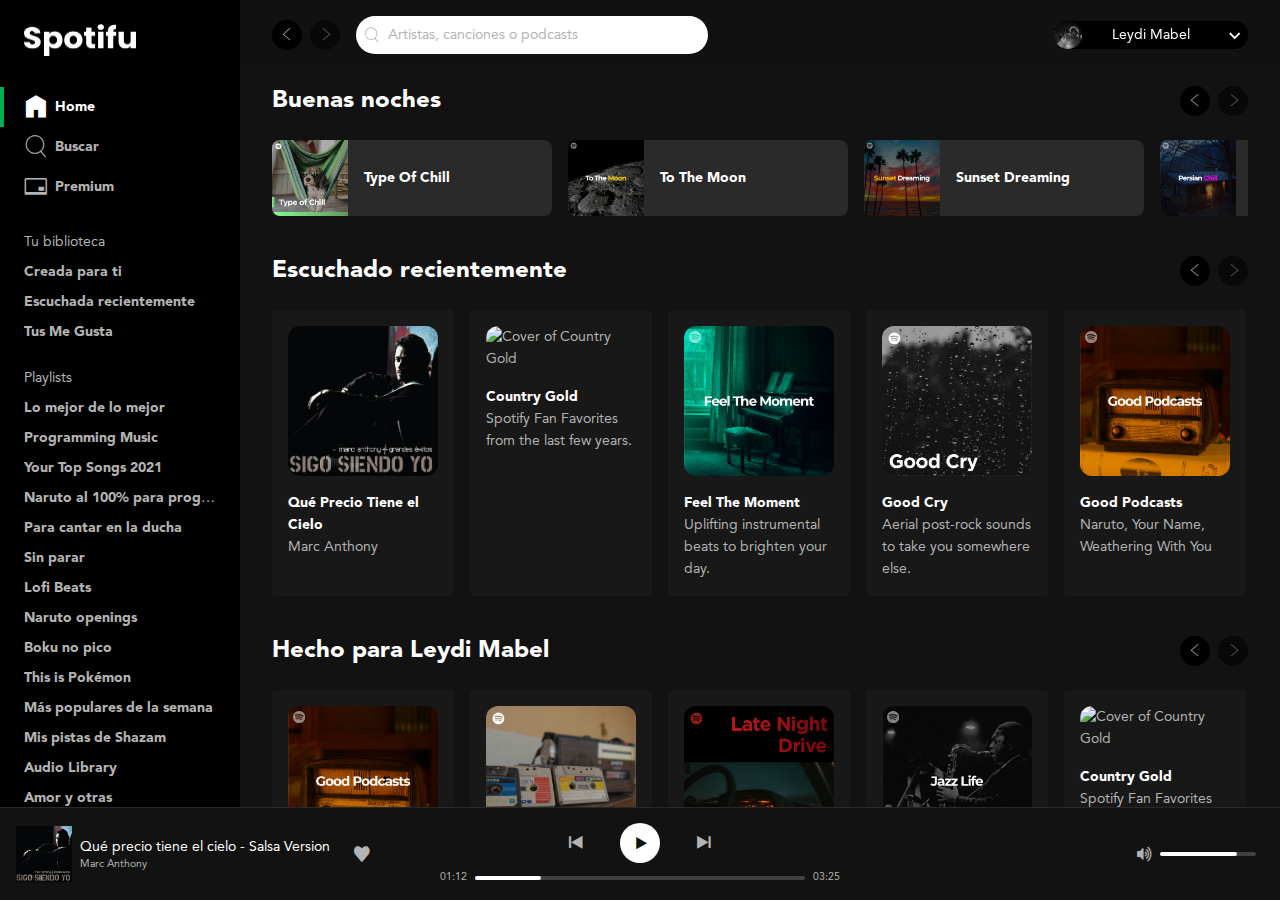
==== index.html @ ab9204c2 "Add structure to a playlist" ====
<!DOCTYPE html>
<html lang="es">
<head>
    <meta charset="UTF-8">
    <meta http-equiv="X-UA-Compatible" content="IE=edge">
    <meta name="viewport" content="width=device-width, initial-scale=1.0">
    <link rel="stylesheet" href="./styles/style.css">
    <title>Spotifu</title>
    <!-- Favicon -->
    <link rel="apple-touch-icon" sizes="57x57" href="./assets/favicon/apple-icon-57x57.png">
    <link rel="apple-touch-icon" sizes="60x60" href="./assets/favicon/apple-icon-60x60.png">
    <link rel="apple-touch-icon" sizes="72x72" href="./assets/favicon/apple-icon-72x72.png">
    <link rel="apple-touch-icon" sizes="76x76" href="./assets/favicon/apple-icon-76x76.png">
    <link rel="apple-touch-icon" sizes="114x114" href="./assets/favicon/apple-icon-114x114.png">
    <link rel="apple-touch-icon" sizes="120x120" href="./assets/favicon/apple-icon-120x120.png">
    <link rel="apple-touch-icon" sizes="144x144" href="./assets/favicon/apple-icon-144x144.png">
    <link rel="apple-touch-icon" sizes="152x152" href="./assets/favicon/apple-icon-152x152.png">
    <link rel="apple-touch-icon" sizes="180x180" href="./assets/favicon/apple-icon-180x180.png">
    <link rel="icon" type="image/png" sizes="192x192"  href="./assets/favicon/android-icon-192x192.png">
    <link rel="icon" type="image/png" sizes="32x32" href="./assets/favicon/favicon-32x32.png">
    <link rel="icon" type="image/png" sizes="96x96" href="./assets/favicon/favicon-96x96.png">
    <link rel="icon" type="image/png" sizes="16x16" href="./assets/favicon/favicon-16x16.png">
    <link rel="manifest" href="./assets/favicon/manifest.json">
    <meta name="msapplication-TileColor" content="#ffffff">
    <meta name="msapplication-TileImage" content="./assets/favicon/ms-icon-144x144.png">
    <meta name="theme-color" content="#ffffff">
</head>
<body class="body">
    <div class="layout">
        <div class="layout-block">
            <div class="layout-sidebar">
                <div class="sidebar">
                    <header class="logo"> 
                        <a href="/" aria-current="page">
                            <img class="logo-image" src="./assets/images/spotifu-logo.png" width="112px" height="32px" alt="Spotifu logo">
                        </a>
                    </header>
                    <!-- 
                        Alternative form:
                        <div class="logo" role="banner"></div> 
                    -->
                    <nav class="menu" aria-label="principal-navigation">
                        <ul class="menu-list">
                            <li class="menuItem is-active">
                                <a href="#" class="link" aria-current="page">
                                    <i class="icon-home" aria-hidden="true"></i> 
                                    <span>Home</span>
                                </a>
                            </li>
                            <li class="menuItem">
                                <a href="#" class="link">
                                    <i class="icon-search" aria-hidden="true"></i> 
                                    <span>Buscar</span>
                                </a>
                            </li>
                            <li class="menuItem">
                                <a href="#" class="link">
                                    <i class="icon-credit-card" aria-hidden="true"></i> 
                                    <span>Premium</span>
                                </a>
                            </li>
                        </ul>
                    </nav>
                    <nav class="list" aria-labelledby="library-navigation">
                        <h2 class="list-title" id="library-navigation">Tu biblioteca</h2>
                        <ul class="list-content">
                            <li class="list-item">
                                <span class="ellipsis">
                                    <a class="link" href="#">Creada para ti</a>
                                </span>
                            </li>
                            <li class="list-item">
                                <span class="ellipsis">
                                    <a class="link" href="#">Escuchada recientemente</a>
                                </span>
                            </li>
                            <li class="list-item">
                                <span class="ellipsis">
                                    <a class="link" href="#">Tus Me Gusta</a>
                                </span>
                            </li>
                        </ul>
                    </nav>
                    <nav class="list" aria-labelledby="playlist-navigation">
                        <h2 class="list-title" id="playlist-navigation">Playlists</h2>
                        <ul class="list-content">
                            <li class="list-item">
                                <span class="ellipsis">
                                    <a class="link" href="#">Lo mejor de lo mejor</a>
                                </span>
                            </li>
                            <li class="list-item">
                                <span class="ellipsis">
                                    <a class="link" href="#">Programming Music</a>
                                </span>
                            </li>
                            <li class="list-item">
                                <span class="ellipsis">
                                    <a class="link" href="#">Your Top Songs 2021</a>
                                </span>
                            </li>
                            <li class="list-item">
                                <span class="ellipsis">
                                    <a class="link" href="#">Naruto al 100% para programar</a>
                                </span>
                            </li>
                            <li class="list-item">
                                <span class="ellipsis">
                                    <a class="link" href="#">Para cantar en la ducha</a>
                                </span>
                            </li>
                            <li class="list-item">
                                <span class="ellipsis">
                                    <a class="link" href="#">Sin parar</a>
                                </span>
                            </li>
                            <li class="list-item">
                                <span class="ellipsis">
                                    <a class="link" href="#">Lofi Beats</a>
                                </span>
                            </li>
                            <li class="list-item">
                                <span class="ellipsis">
                                    <a class="link" href="#">Naruto openings</a>
                                </span>
                            </li>
                            <li class="list-item">
                                <span class="ellipsis">
                                    <a class="link" href="#">Boku no pico</a>
                                </span>
                            </li>
                            <li class="list-item">
                                <span class="ellipsis">
                                    <a class="link" href="#">This is Pokémon</a>
                                </span>
                            </li>
                            <li class="list-item">
                                <span class="ellipsis">
                                    <a class="link" href="#">Más populares de la semana</a>
                                </span>
                            </li>
                            <li class="list-item">
                                <span class="ellipsis">
                                    <a class="link" href="#">Mis pistas de Shazam</a>
                                </span>
                            </li>
                            <li class="list-item">
                                <span class="ellipsis">
                                    <a class="link" href="#">Audio Library</a>
                                </span>
                            </li>
                            <li class="list-item">
                                <span class="ellipsis">
                                    <a class="link" href="#">Amor y otras</a>
                                </span>
                            </li>
                            <li class="list-item">
                                <span class="ellipsis">
                                    <a class="link" href="#">Latin</a>
                                </span>
                            </li>
                            <li class="list-item">
                                <span class="ellipsis">
                                    <a class="link" href="#">Pokémon</a>
                                </span>
                            </li>
                            <li class="list-item">
                                <span class="ellipsis">
                                    <a class="link" href="#">Para cantar</a>
                                </span>
                            </li>
                            <li class="list-item">
                                <span class="ellipsis">
                                    <a class="link" href="#">Yui</a>
                                </span>
                            </li>
                        </ul>
                    </nav>
                </div>
            </div>
            <div class="layout-main">
                <div class="page">
                    <div class="sticky">
                        <div class="page-block">
                            <header class="header" aria-label="Top bar and user menu">
                                <div class="searching-container">
                                    <div class="navigation">
                                        <button class="navigation-prev" aria-label="Back" title="Back">
                                            <i class="icon-arrow-left" aria-hidden="true"></i>
                                        </button>
                                        <button class="navigation-next" disabled aria-label="Next" title="Next">
                                            <i class="icon-arrow-right" aria-hidden="true"></i>
                                        </button>
                                    </div>
                                    <form action="" class="search"  role="search" aria-label="Search by artists, songs or podcasts">
                                        <i class="icon-search" aria-hidden="true"></i>
                                        <input type="search" name="" id="" placeholder="Artistas, canciones o podcasts">
                                    </form>
                                </div>
                                <div class="user">
                                    <div class="user-profile">
                                        <img src="./assets/images/user/leydi-mabel.jpg" width="28" height="28" alt="User profile image">
                                    </div>
                                    <div class="user-detail">
                                        <span class="ellipsis">
                                            <h3 class="user-username">Leydi Mabel</h3>
                                        </span>
                                    </div>
                                    <button class="dropdown-toggle" aria-label="Dropdown Toogle" title="Dropdown Toogle">
                                        <i class="icon-vector" aria-hidden="true"></i>
                                    </button>
                                </div>
                            </header>
                        </div>
                    </div>
                    <main class="page-block">
                        <section class="playlistList" aria-labelledby="region-1">
                            <div class="playlistList-top">
                                <div class="playlistList-heading">
                                    <h2 class="playlistList-title" id="region-1">Buenas noches</h2>
                                </div>
                                <div class="navigation">
                                    <button class="navigation-prev" aria-label="Back" title="Back">
                                        <i class="icon-arrow-left" aria-hidden="true"></i>
                                    </button>
                                    <button class="navigation-next" disabled aria-label="Next" title="Next">
                                        <i class="icon-arrow-right" aria-hidden="true"></i>
                                    </button>
                                </div>
                            </div>
                            <div class="playlistList-container">
                                <div class="playlistB">
                                    <div class="playlistB-cover">
                                        <img src="./assets/images/playlist-cover/type-of-chill.png"  width="76" height="76" alt="Cover of Type of Chill">
                                    </div>
                                    <div class="playlistB-detail">
                                        <a href="#" class="playlistB-artist">Type Of Chill</a>
                                        <button class="buttonIcon is-primary" aria-label="Play" title="Play">
                                            <i class="icon-play" aria-hidden="true"></i>
                                        </button>
                                    </div>                
                                </div>
                    
                                <div class="playlistB">
                                    <div class="playlistB-cover">
                                        <img src="./assets/images/playlist-cover/to-the-moon.png"  width="76" height="76" alt="Cover of To The Moon">
                                    </div>
                                    <div class="playlistB-detail">
                                        <a href="#" class="playlistB-artist">To The Moon</a>
                                        <button class="buttonIcon is-primary" aria-label="Play" title="Play">
                                            <i class="icon-play" aria-hidden="true"></i>
                                        </button>
                                    </div>                
                                </div>
                    
                                <div class="playlistB">
                                    <div class="playlistB-cover">
                                        <img src="./assets/images/playlist-cover/sunset-dreaming.png"  width="76" height="76" alt="Cover of Sunset Dreaming">
                                    </div>
                                    <div class="playlistB-detail">
                                        <a href="#" class="playlistB-artist">Sunset Dreaming</a>
                                        <button class="buttonIcon is-primary" aria-label="Play" title="Play">
                                            <i class="icon-play" aria-hidden="true"></i>
                                        </button>
                                    </div>                
                                </div>
                    
                                <div class="playlistB">
                                    <div class="playlistB-cover">
                                        <img src="./assets/images/playlist-cover/persian-chill.png"  width="76" height="76" alt="Cover of Persian Chill">
                                    </div>
                                    <div class="playlistB-detail">
                                        <a href="#" class="playlistB-artist">Persian Chill</a>
                                        <button class="buttonIcon is-primary" aria-label="Play" title="Play">
                                            <i class="icon-play" aria-hidden="true"></i>
                                        </button>
                                    </div>                
                                </div>
                    
                                <div class="playlistB">
                                    <div class="playlistB-cover">
                                        <img src="./assets/images/playlist-cover/old-school-love.png"  width="76" height="76" alt="Cover of Old School Love">
                                    </div>
                                    <div class="playlistB-detail">
                                        <a href="#" class="playlistB-artist">Old School Love</a>
                                        <button class="buttonIcon is-primary" aria-label="Play" title="Play">
                                            <i class="icon-play" aria-hidden="true"></i>
                                        </button>
                                    </div>                
                                </div>
                    
                                <div class="playlistB">
                                    <div class="playlistB-cover">
                                        <img src="./assets/images/playlist-cover/country-gold.png"  width="76" height="76" alt="Cover of Country Gold">
                                    </div>
                                    <div class="playlistB-detail">
                                        <a href="#" class="playlistB-artist">Country Gold</a>
                                        <button class="buttonIcon is-primary" aria-label="Play" title="Play">
                                            <i class="icon-play" aria-hidden="true"></i>
                                        </button>
                                    </div>                
                                </div>
                    
                                <div class="playlistB">
                                    <div class="playlistB-cover">
                                        <img src="./assets/images/playlist-cover/good-cry.png"  width="76" height="76" alt="Cover of Good Cry">
                                    </div>
                                    <div class="playlistB-detail">
                                        <a href="#" class="playlistB-artist">Good Cry</a>
                                        <button class="buttonIcon is-primary" aria-label="Play" title="Play">
                                            <i class="icon-play" aria-hidden="true"></i>
                                        </button>
                                    </div>                
                                </div>
                    
                                <div class="playlistB">
                                    <div class="playlistB-cover">
                                        <img src="./assets/images/playlist-cover/feel-the-moment.png"  width="76" height="76" alt="Cover of Feel The Moment">
                                    </div>
                                    <div class="playlistB-detail">
                                        <a href="#" class="playlistB-artist">Feel The Moment</a>
                                        <button class="buttonIcon is-primary" aria-label="Play" title="Play">
                                            <i class="icon-play" aria-hidden="true"></i>
                                        </button>
                                    </div>                
                                </div>
                            </div>       
                        </section>
                        <section class="playlistList" aria-labelledby="region-2">
                            <div class="playlistList-top">
                                <div class="playlistList-heading">
                                    <h2 class="playlistList-title" id="region-2">Escuchado recientemente</h2>
                                </div>
                                <div class="navigation">
                                    <button class="navigation-prev" aria-label="Back" title="Back">
                                        <i class="icon-arrow-left" aria-hidden="true"></i>
                                    </button>
                                    <button class="navigation-next" disabled aria-label="Next" title="Next">
                                        <i class="icon-arrow-right" aria-hidden="true"></i>
                                    </button>
                                </div>
                            </div>
                            <div class="playlistList-container">
                                <div class="playlistA">
                                    <div class="playlistA-cover">
                                        <img src="./assets/images/playlist-cover/sin-otro-sentido.jpg"  width="150" height="150" alt="Cover of Que Precio Tiene el Cielo by Marc Anthony">
                                        <button class="buttonIcon is-primary" aria-label="Play" title="Play">
                                            <i class="icon-play" aria-hidden="true"></i>
                                        </button>
                                    </div>
                                    <div class="playlistA-detail">
                                        <a href="#" class="playlistA-title">Qué Precio Tiene el Cielo</a>
                                        <a href="#" class="playlistA-artist">Marc Anthony</a>
                                    </div>
                                </div>

                                <div class="playlistA">
                                    <div class="playlistA-cover">
                                        <img src="./assets/images/playlist-cover/country-gold.png"  width="150" height="150" alt="Cover of Country Gold">
                                        <button class="buttonIcon is-primary" aria-label="Play" title="Play">
                                            <i class="icon-play" aria-hidden="true"></i>
                                        </button>
                                    </div>
                                    <div class="playlistA-detail">
                                        <a href="#" class="playlistA-title">Country Gold</a>
                                        <a href="#" class="playlistA-artist">Spotify Fan Favorites from the last few years.</a>
                                    </div>
                                </div>
                                
                                <div class="playlistA">
                                    <div class="playlistA-cover">
                                        <img src="./assets/images/playlist-cover/feel-the-moment.png"  width="150" height="150" alt="Cover of Feel The Moment">
                                        <button class="buttonIcon is-primary" aria-label="Play" title="Play">
                                            <i class="icon-play" aria-hidden="true"></i>
                                        </button>
                                    </div>
                                    <div class="playlistA-detail">
                                        <a href="#" class="playlistA-title">Feel The Moment</a>
                                        <a href="#" class="playlistA-artist">Uplifting instrumental beats to brighten your day.</a>
                                    </div>
                                </div>
                        
                                <div class="playlistA">
                                    <div class="playlistA-cover">
                                        <img src="./assets/images/playlist-cover/good-cry.png"  width="150" height="150" alt="Cover of Good Cry">
                                        <button class="buttonIcon is-primary" aria-label="Play" title="Play">
                                            <i class="icon-play" aria-hidden="true"></i>
                                        </button>
                                    </div>
                                    <div class="playlistA-detail">
                                        <a href="#" class="playlistA-title">Good Cry</a>
                                        <a href="#" class="playlistA-artist">Aerial post-rock sounds to take you somewhere else.</a>
                                    </div>
                                </div>
                        
                                <div class="playlistA">
                                    <div class="playlistA-cover">
                                        <img src="./assets/images/playlist-cover/good-podcasts.png"  width="150" height="150" alt="Cover of Good Podcasts">
                                        <button class="buttonIcon is-primary" aria-label="Play" title="Play">
                                            <i class="icon-play" aria-hidden="true"></i>
                                        </button>
                                    </div>
                                    <div class="playlistA-detail">
                                        <a href="#" class="playlistA-title">Good Podcasts</a>
                                        <a href="#" class="playlistA-artist">Naruto, Your Name, Weathering With You</a>
                                    </div>
                                </div>
                        
                                <div class="playlistA">
                                    <div class="playlistA-cover">
                                        <img src="./assets/images/playlist-cover/happy-songs.png"  width="150" height="150" alt="Cover of Happy Songs">
                                        <button class="buttonIcon is-primary" aria-label="Play" title="Play">
                                            <i class="icon-play" aria-hidden="true"></i>
                                        </button>
                                    </div>
                                    <div class="playlistA-detail">
                                        <a href="#" class="playlistA-title">Happy Songs</a>
                                        <a href="#" class="playlistA-artist">Happy Songs—Mood Booster—Happiness</a>
                                    </div>
                                </div>
                        
                                <div class="playlistA">
                                    <div class="playlistA-cover">
                                        <img src="./assets/images/playlist-cover/jazz-life.png"  width="150" height="150" alt="Cover of Jazz Life">
                                        <button class="buttonIcon is-primary" aria-label="Play" title="Play">
                                            <i class="icon-play" aria-hidden="true"></i>
                                        </button>
                                    </div>
                                    <div class="playlistA-detail">
                                        <a href="#" class="playlistA-title">Jazz Life</a>
                                        <a href="#" class="playlistA-artist">Join Jazz instrumental playlist and enjoy your coffee and life.</a>
                                    </div>
                                </div>
                                <div class="playlistA">
                                    <div class="playlistA-cover">
                                        <img src="./assets/images/playlist-cover/old-school-love.png"  width="150" height="150" alt="Cover of Old School Love">
                                        <button class="buttonIcon is-primary" aria-label="Play" title="Play">
                                            <i class="icon-play" aria-hidden="true"></i>
                                        </button>
                                    </div>
                                    <div class="playlistA-detail">
                                        <a href="#" class="playlistA-title">Old School Love</a>
                                        <a href="#" class="playlistA-artist">It's just us—and this awesome alt soundtrack.</a>
                                    </div>
                                </div>
                                <div class="playlistA">
                                    <div class="playlistA-cover">
                                        <img src="./assets/images/playlist-cover/late-night-drive.png"  width="150" height="150" alt="Cover of Late Night Drive">
                                        <button class="buttonIcon is-primary" aria-label="Play" title="Play">
                                            <i class="icon-play" aria-hidden="true"></i>
                                        </button>
                                    </div>
                                    <div class="playlistA-detail">
                                        <a href="#" class="playlistA-title">Late Night Drive</a>
                                        <a href="#" class="playlistA-artist">Slow burners for late nights.</a>
                                    </div>
                                </div>
                            </div>      
                        </section>
                        <section class="playlistList" aria-labelledby="region-3">
                            <div class="playlistList-top">
                                <div class="playlistList-heading">
                                    <h2 class="playlistList-title" id="region-3">Hecho para Leydi Mabel</h2>
                                </div>
                                <div class="navigation">
                                    <button class="navigation-prev" aria-label="Back" title="Back">
                                        <i class="icon-arrow-left" aria-hidden="true"></i>
                                    </button>
                                    <button class="navigation-next" disabled aria-label="Next" title="Next">
                                        <i class="icon-arrow-right" aria-hidden="true"></i>
                                    </button>
                                </div>
                            </div>
                            <div class="playlistList-container">
                                <div class="playlistA">
                                    <div class="playlistA-cover">
                                        <img src="./assets/images/playlist-cover/good-podcasts.png"  width="150" height="150" alt="Cover of Good Podcasts">
                                        <button class="buttonIcon is-primary" aria-label="Play" title="Play">
                                            <i class="icon-play" aria-hidden="true"></i>
                                        </button>
                                    </div>
                                    <div class="playlistA-detail">
                                        <a href="#" class="playlistA-title">Good Podcasts</a>
                                        <a href="#" class="playlistA-artist">Naruto, Your Name, Weathering With You</a>
                                    </div>
                                </div> 

                                <div class="playlistA">
                                    <div class="playlistA-cover">
                                        <img src="./assets/images/playlist-cover/old-school-love.png"  width="150" height="150" alt="Cover of Old School Love">
                                        <button class="buttonIcon is-primary" aria-label="Play" title="Play">
                                            <i class="icon-play" aria-hidden="true"></i>
                                        </button>
                                    </div>
                                    <div class="playlistA-detail">
                                        <a href="#" class="playlistA-title">Old School Love</a>
                                        <a href="#" class="playlistA-artist">It's just us—and this awesome alt soundtrack.</a>
                                    </div>
                                </div>

                                <div class="playlistA">
                                    <div class="playlistA-cover">
                                        <img src="./assets/images/playlist-cover/late-night-drive.png"  width="150" height="150" alt="Cover of Late Night Drive">
                                        <button class="buttonIcon is-primary" aria-label="Play" title="Play">
                                            <i class="icon-play" aria-hidden="true"></i>
                                        </button>
                                    </div>
                                    <div class="playlistA-detail">
                                        <a href="#" class="playlistA-title">Late Night Drive</a>
                                        <a href="#" class="playlistA-artist">Slow burners for late nights.</a>
                                    </div>
                                </div>

                                <div class="playlistA">
                                    <div class="playlistA-cover">
                                        <img src="./assets/images/playlist-cover/jazz-life.png"  width="150" height="150" alt="Cover of Jazz Life">
                                        <button class="buttonIcon is-primary" aria-label="Play" title="Play">
                                            <i class="icon-play" aria-hidden="true"></i>
                                        </button>
                                    </div>
                                    <div class="playlistA-detail">
                                        <a href="#" class="playlistA-title">Jazz Life</a>
                                        <a href="#" class="playlistA-artist">Join Jazz instrumental playlist and enjoy your coffee and life.</a>
                                    </div>
                                </div>

                                <div class="playlistA">
                                    <div class="playlistA-cover">
                                        <img src="./assets/images/playlist-cover/country-gold.png"  width="150" height="150" alt="Cover of Country Gold">
                                        <button class="buttonIcon is-primary" aria-label="Play" title="Play">
                                            <i class="icon-play" aria-hidden="true"></i>
                                        </button>
                                    </div>
                                    <div class="playlistA-detail">
                                        <a href="#" class="playlistA-title">Country Gold</a>
                                        <a href="#" class="playlistA-artist">Spotify Fan Favorites from the last few years.</a>
                                    </div>
                                </div>   

                                <div class="playlistA">
                                    <div class="playlistA-cover">
                                        <img src="./assets/images/playlist-cover/feel-the-moment.png"  width="150" height="150" alt="Cover of Feel The Moment">
                                        <button class="buttonIcon is-primary" aria-label="Play" title="Play">
                                            <i class="icon-play" aria-hidden="true"></i>
                                        </button>
                                    </div>
                                    <div class="playlistA-detail">
                                        <a href="#" class="playlistA-title">Feel The Moment</a>
                                        <a href="#" class="playlistA-artist">Uplifting instrumental beats to brighten your day.</a>
                                    </div>
                                </div>  

                                <div class="playlistA">
                                    <div class="playlistA-cover">
                                        <img src="./assets/images/playlist-cover/good-cry.png"  width="150" height="150" alt="Cover of Good Cry">
                                        <button class="buttonIcon is-primary" aria-label="Play" title="Play">
                                            <i class="icon-play" aria-hidden="true"></i>
                                        </button>
                                    </div>
                                    <div class="playlistA-detail">
                                        <a href="#" class="playlistA-title">Good Cry</a>
                                        <a href="#" class="playlistA-artist">Aerial post-rock sounds to take you somewhere else.</a>
                                    </div>
                                </div>  

                                <div class="playlistA">
                                    <div class="playlistA-cover">
                                        <img src="./assets/images/playlist-cover/good-podcasts.png"  width="150" height="150" alt="Cover of Good Podcasts">
                                        <button class="buttonIcon is-primary" aria-label="Play" title="Play">
                                            <i class="icon-play" aria-hidden="true"></i>
                                        </button>
                                    </div>
                                    <div class="playlistA-detail">
                                        <a href="#" class="playlistA-title">Good Podcasts</a>
                                        <a href="#" class="playlistA-artist">Naruto, Your Name, Weathering With You</a>
                                    </div>
                                </div>  

                                <div class="playlistA">
                                    <div class="playlistA-cover">
                                        <img src="./assets/images/playlist-cover/happy-songs.png"  width="150" height="150" alt="Cover of Happy Songs">
                                        <button class="buttonIcon is-primary" aria-label="Play" title="Play">
                                            <i class="icon-play" aria-hidden="true"></i>
                                        </button>
                                    </div>
                                    <div class="playlistA-detail">
                                        <a href="#" class="playlistA-title">Happy Songs</a>
                                        <a href="#" class="playlistA-artist">Happy Songs—Mood Booster—Happiness</a>
                                    </div>
                                </div>    

                                <div class="playlistA">
                                    <div class="playlistA-cover">
                                        <img src="./assets/images/playlist-cover/jazz-life.png"  width="150" height="150" alt="Cover of Jazz Life">
                                        <button class="buttonIcon is-primary" aria-label="Play" title="Play">
                                            <i class="icon-play" aria-hidden="true"></i>
                                        </button>
                                    </div>
                                    <div class="playlistA-detail">
                                        <a href="#" class="playlistA-title">Jazz Life</a>
                                        <a href="#" class="playlistA-artist">Join Jazz instrumental playlist and enjoy your coffee and life.</a>
                                    </div>
                                </div>

                                <div class="playlistA">
                                    <div class="playlistA-cover">
                                        <img src="./assets/images/playlist-cover/old-school-love.png"  width="150" height="150" alt="Cover of Old School Love">
                                        <button class="buttonIcon is-primary" aria-label="Play" title="Play">
                                            <i class="icon-play" aria-hidden="true"></i>
                                        </button>
                                    </div>
                                    <div class="playlistA-detail">
                                        <a href="#" class="playlistA-title">Old School Love</a>
                                        <a href="#" class="playlistA-artist">It's just us—and this awesome alt soundtrack.</a>
                                    </div>
                                </div>

                                <div class="playlistA">
                                    <div class="playlistA-cover">
                                        <img src="./assets/images/playlist-cover/late-night-drive.png"  width="150" height="150" alt="Cover of Late Night Drive">
                                        <button class="buttonIcon is-primary" aria-label="Play" title="Play">
                                            <i class="icon-play" aria-hidden="true"></i>
                                        </button>
                                    </div>
                                    <div class="playlistA-detail">
                                        <a href="#" class="playlistA-title">Late Night Drive</a>
                                        <a href="#" class="playlistA-artist">Slow burners for late nights.</a>
                                    </div>
                                </div>
                            </div>      
                        </section>
                        <section class="playlistList" aria-labelledby="region-4">
                            <div class="playlistList-top">
                                <div class="playlistList-heading">
                                    <h2 class="playlistList-title" id="region-4">Mood</h2>
                                </div>
                                <div class="navigation">
                                    <button class="navigation-prev" aria-label="Back" title="Back">
                                        <i class="icon-arrow-left" aria-hidden="true"></i>
                                    </button>
                                    <button class="navigation-next" disabled aria-label="Next" title="Next">
                                        <i class="icon-arrow-right" aria-hidden="true"></i>
                                    </button>
                                </div>
                            </div>
                            <div class="playlistList-container">
                                <div class="playlistA">
                                    <div class="playlistA-cover">
                                        <img src="./assets/images/playlist-cover/late-night-drive.png"  width="150" height="150" alt="Cover of Late Night Drive">
                                        <button class="buttonIcon is-primary" aria-label="Play" title="Play">
                                            <i class="icon-play" aria-hidden="true"></i>
                                        </button>
                                    </div>
                                    <div class="playlistA-detail">
                                        <a href="#" class="playlistA-title">Late Night Drive</a>
                                        <a href="#" class="playlistA-artist">Slow burners for late nights.</a>
                                    </div>
                                </div>

                                <div class="playlistA">
                                    <div class="playlistA-cover">
                                        <img src="./assets/images/playlist-cover/country-gold.png"  width="150" height="150" alt="Cover of Country Gold">
                                        <button class="buttonIcon is-primary" aria-label="Play" title="Play">
                                            <i class="icon-play" aria-hidden="true"></i>
                                        </button>
                                    </div>
                                    <div class="playlistA-detail">
                                        <a href="#" class="playlistA-title">Country Gold</a>
                                        <a href="#" class="playlistA-artist">Spotify Fan Favorites from the last few years.</a>
                                    </div>
                                </div>
                                
                                <div class="playlistA">
                                    <div class="playlistA-cover">
                                        <img src="./assets/images/playlist-cover/feel-the-moment.png"  width="150" height="150" alt="Cover of Feel The Moment">
                                        <button class="buttonIcon is-primary" aria-label="Play" title="Play">
                                            <i class="icon-play" aria-hidden="true"></i>
                                        </button>
                                    </div>
                                    <div class="playlistA-detail">
                                        <a href="#" class="playlistA-title">Feel The Moment</a>
                                        <a href="#" class="playlistA-artist">Uplifting instrumental beats to brighten your day.</a>
                                    </div>
                                </div>
                        
                                <div class="playlistA">
                                    <div class="playlistA-cover">
                                        <img src="./assets/images/playlist-cover/good-cry.png"  width="150" height="150" alt="Cover of Good Cry">
                                        <button class="buttonIcon is-primary" aria-label="Play" title="Play">
                                            <i class="icon-play" aria-hidden="true"></i>
                                        </button>
                                    </div>
                                    <div class="playlistA-detail">
                                        <a href="#" class="playlistA-title">Good Cry</a>
                                        <a href="#" class="playlistA-artist">Aerial post-rock sounds to take you somewhere else.</a>
                                    </div>
                                </div>
                        
                                <div class="playlistA">
                                    <div class="playlistA-cover">
                                        <img src="./assets/images/playlist-cover/good-podcasts.png"  width="150" height="150" alt="Cover of Good Podcasts">
                                        <button class="buttonIcon is-primary" aria-label="Play" title="Play">
                                            <i class="icon-play" aria-hidden="true"></i>
                                        </button>
                                    </div>
                                    <div class="playlistA-detail">
                                        <a href="#" class="playlistA-title">Good Podcasts</a>
                                        <a href="#" class="playlistA-artist">Naruto, Your Name, Weathering With You</a>
                                    </div>
                                </div>
                        
                                <div class="playlistA">
                                    <div class="playlistA-cover">
                                        <img src="./assets/images/playlist-cover/happy-songs.png"  width="150" height="150" alt="Cover of Happy Songs">
                                        <button class="buttonIcon is-primary" aria-label="Play" title="Play">
                                            <i class="icon-play" aria-hidden="true"></i>
                                        </button>
                                    </div>
                                    <div class="playlistA-detail">
                                        <a href="#" class="playlistA-title">Happy Songs</a>
                                        <a href="#" class="playlistA-artist">Happy Songs—Mood Booster—Happiness</a>
                                    </div>
                                </div>
                        
                                <div class="playlistA">
                                    <div class="playlistA-cover">
                                        <img src="./assets/images/playlist-cover/jazz-life.png"  width="150" height="150" alt="Cover of Jazz Life">
                                        <button class="buttonIcon is-primary" aria-label="Play" title="Play">
                                            <i class="icon-play" aria-hidden="true"></i>
                                        </button>
                                    </div>
                                    <div class="playlistA-detail">
                                        <a href="#" class="playlistA-title">Jazz Life</a>
                                        <a href="#" class="playlistA-artist">Join Jazz instrumental playlist and enjoy your coffee and life.</a>
                                    </div>
                                </div>

                                <div class="playlistA">
                                    <div class="playlistA-cover">
                                        <img src="./assets/images/playlist-cover/old-school-love.png"  width="150" height="150" alt="Cover of Old School Love">
                                        <button class="buttonIcon is-primary" aria-label="Play" title="Play">
                                            <i class="icon-play" aria-hidden="true"></i>
                                        </button>
                                    </div>
                                    <div class="playlistA-detail">
                                        <a href="#" class="playlistA-title">Old School Love</a>
                                        <a href="#" class="playlistA-artist">It's just us—and this awesome alt soundtrack.</a>
                                    </div>
                                </div>
                                
                                <div class="playlistA">
                                    <div class="playlistA-cover">
                                        <img src="./assets/images/playlist-cover/late-night-drive.png"  width="150" height="150" alt="Cover of Late Night Drive">
                                        <button class="buttonIcon is-primary" aria-label="Play" title="Play">
                                            <i class="icon-play" aria-hidden="true"></i>
                                        </button>
                                    </div>
                                    <div class="playlistA-detail">
                                        <a href="#" class="playlistA-title">Late Night Drive</a>
                                        <a href="#" class="playlistA-artist">Slow burners for late nights.</a>
                                    </div>
                                </div>
                            </div>      
                        </section>
                    </main>
                </div>      
            </div>
        </div>
        <div class="layout-block">
            <footer class="layout-bottom">
                <div class="player">
                    <div class="player-nowPlaying">
                        <div class="nowPlaying">
                            <div class="nowPlaying-cover">
                                <img src="./assets/images/album-cover/sin-otro-sentido.jpg" width="56" height="56" alt="Song cover Que precio tiene el cielo">
                            </div>
                            <div class="nowPlaying-detail">
                                <div class="nowPlaying-description">
                                    <a class="nowPlaying-title" href="#">Qué precio tiene el cielo - Salsa Version</a>
                                    <a class="nowPlaying-artist" href="#">Marc Anthony</a>
                                </div>
                                <div class="nowPlaying-action">
                                    <button class="player-controller" aria-label="Save from Your Library" title="Save from Your Library" role="switch" aria-checked="false">
                                        <i class="icon-heart" aria-hidden="true"></i>
                                    </button>
                                </div>
                            </div>
                        </div>
                    </div>
                    <div class="player-playerControl">
                        <div class="playerControl">
                            <div class="playerControl-button" aria-label="Playback control">
                                <button class="buttonIcon" aria-label="Previous" title="Previous">
                                    <i class="icon-prev"  aria-hidden="true"></i>
                                </button>
                                <button class="buttonIcon is-white" aria-label="Play" title="Play">
                                    <i class="icon-play"  aria-hidden="true"></i>
                                </button>
                                <button class="buttonIcon" aria-label="Next" title="Next">
                                    <i class="icon-next"  aria-hidden="true"></i>
                                </button>            
                            </div>
                            <div class="playerPlayback">
                                <span class="playerPlayback-progressTime">01:12</span>
                                <div class="playerPlayback-slider">
                                    <div class="slider">
                                        <div class="slider-progress">
                                            <button class="slider-button" aria-label="Control audio playback progress"></button>
                                        </div>
                                    </div>
                                </div>
                                <span class="playerPlayback-progressTime">03:25</span>
                            </div>
                        </div>
                    </div>
                    <div class="player-volumeControl">
                        <div class="volumeControl">
                            <button class="player-controller" aria-describedby="volume-icon" aria-label="Mute" title="Mute">
                                <i class="icon-volume-up" id="volume-icon" role="presentation" aria-label="Volume up"></i>
                            </button> 
                            <div class="volumeControl-slider">
                                <div class="slider">
                                    <div class="slider-progress">
                                        <button class="slider-button" aria-label="Control audio playback volume"></button>
                                    </div>
                                </div>
                            </div>
                        </div>
                    </div>
                </div>
            </footer>
        </div>        
    </div>
</body>
</html>
---- styles/style.css ----
@import './icon.css';
@import './font.css';
@import './body.css';
@import './link.css';
@import './button-icon.css';
@import './sidebar.css';
@import './ellipsis.css';
@import './player.css';
@import './page.css';
@import './layout.css';
@import './scrollbar.css';

:root {
    /* Colors*/
    --primary: #00B050;
    --white: #FFFFFF;
    --gray10: #B3B3B3;
    --gray20: #737373;
    --gray30: #282828;
    --gray40: #181818;
    --gray50: #121212;
    --gray60: #000000;

    /* Font */
    --baseFontFamily: Avenir, Helvetica, sans-serif;
    
    /* Text styles */
    /* SYNTAX → font: font-style, font-variant, font-weight, font-size, font-height, font-family; */
    --headline1: 900 2rem/normal var(--baseFontFamily); 
    --headline2: 800 1.5rem/1.75rem var(--baseFontFamily); 
    --baseFont: normal .875rem/1.375rem var(--baseFontFamily); 
    --baseFontBold: 900 .875rem/1.375rem var(--baseFontFamily); 
    --button: 500 .875rem/1rem var(--baseFontFamily); 
    --small: 500 .75em/normal var(--baseFontFamily); 
    /*'small' will be 75 % of the size of its parent*/
}
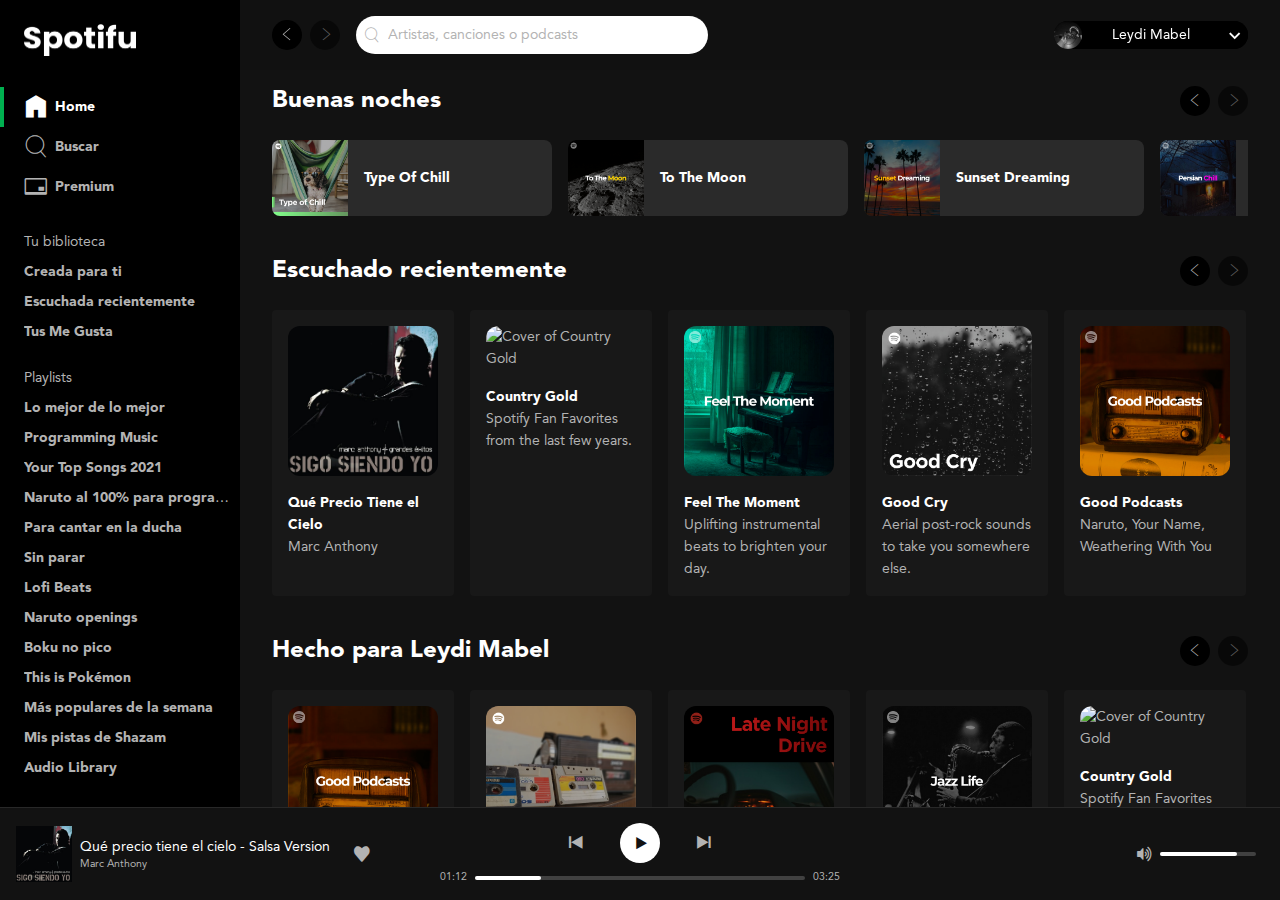
==== commit d139e12f: "Modify playlist songs on the sidebar" ====
--- a/index.html
+++ b/index.html
@@ -31,7 +31,7 @@
             <div class="layout-sidebar">
                 <div class="sidebar">
                     <header class="logo"> 
-                        <a href="/" aria-current="page">
+                        <a href="./index.html" aria-current="page">
                             <img class="logo-image" src="./assets/images/spotifu-logo.png" width="112px" height="32px" alt="Spotifu logo">
                         </a>
                     </header>
@@ -42,7 +42,7 @@
                     <nav class="menu" aria-label="principal-navigation">
                         <ul class="menu-list">
                             <li class="menuItem is-active">
-                                <a href="#" class="link" aria-current="page">
+                                <a href="./index.html" class="link" aria-current="page">
                                     <i class="icon-home" aria-hidden="true"></i> 
                                     <span>Home</span>
                                 </a>
@@ -83,98 +83,100 @@
                     </nav>
                     <nav class="list" aria-labelledby="playlist-navigation">
                         <h2 class="list-title" id="playlist-navigation">Playlists</h2>
-                        <ul class="list-content">
-                            <li class="list-item">
-                                <span class="ellipsis">
-                                    <a class="link" href="#">Lo mejor de lo mejor</a>
-                                </span>
-                            </li>
-                            <li class="list-item">
-                                <span class="ellipsis">
-                                    <a class="link" href="#">Programming Music</a>
-                                </span>
-                            </li>
-                            <li class="list-item">
-                                <span class="ellipsis">
-                                    <a class="link" href="#">Your Top Songs 2021</a>
-                                </span>
-                            </li>
-                            <li class="list-item">
-                                <span class="ellipsis">
-                                    <a class="link" href="#">Naruto al 100% para programar</a>
-                                </span>
-                            </li>
-                            <li class="list-item">
-                                <span class="ellipsis">
-                                    <a class="link" href="#">Para cantar en la ducha</a>
-                                </span>
-                            </li>
-                            <li class="list-item">
-                                <span class="ellipsis">
-                                    <a class="link" href="#">Sin parar</a>
-                                </span>
-                            </li>
-                            <li class="list-item">
-                                <span class="ellipsis">
-                                    <a class="link" href="#">Lofi Beats</a>
-                                </span>
-                            </li>
-                            <li class="list-item">
-                                <span class="ellipsis">
-                                    <a class="link" href="#">Naruto openings</a>
-                                </span>
-                            </li>
-                            <li class="list-item">
-                                <span class="ellipsis">
-                                    <a class="link" href="#">Boku no pico</a>
-                                </span>
-                            </li>
-                            <li class="list-item">
-                                <span class="ellipsis">
-                                    <a class="link" href="#">This is Pokémon</a>
-                                </span>
-                            </li>
-                            <li class="list-item">
-                                <span class="ellipsis">
-                                    <a class="link" href="#">Más populares de la semana</a>
-                                </span>
-                            </li>
-                            <li class="list-item">
-                                <span class="ellipsis">
-                                    <a class="link" href="#">Mis pistas de Shazam</a>
-                                </span>
-                            </li>
-                            <li class="list-item">
-                                <span class="ellipsis">
-                                    <a class="link" href="#">Audio Library</a>
-                                </span>
-                            </li>
-                            <li class="list-item">
-                                <span class="ellipsis">
-                                    <a class="link" href="#">Amor y otras</a>
-                                </span>
-                            </li>
-                            <li class="list-item">
-                                <span class="ellipsis">
-                                    <a class="link" href="#">Latin</a>
-                                </span>
-                            </li>
-                            <li class="list-item">
-                                <span class="ellipsis">
-                                    <a class="link" href="#">Pokémon</a>
-                                </span>
-                            </li>
-                            <li class="list-item">
-                                <span class="ellipsis">
-                                    <a class="link" href="#">Para cantar</a>
-                                </span>
-                            </li>
-                            <li class="list-item">
-                                <span class="ellipsis">
-                                    <a class="link" href="#">Yui</a>
-                                </span>
-                            </li>
-                        </ul>
+                        <div class="listSidebar-container">
+                            <ul class="list-content">
+                                <li class="list-item">
+                                    <span class="ellipsis">
+                                        <a class="link" href="#">Lo mejor de lo mejor</a>
+                                    </span>
+                                </li>
+                                <li class="list-item">
+                                    <span class="ellipsis">
+                                        <a class="link" href="#">Programming Music</a>
+                                    </span>
+                                </li>
+                                <li class="list-item">
+                                    <span class="ellipsis">
+                                        <a class="link" href="#">Your Top Songs 2021</a>
+                                    </span>
+                                </li>
+                                <li class="list-item">
+                                    <span class="ellipsis">
+                                        <a class="link" href="#">Naruto al 100% para programar</a>
+                                    </span>
+                                </li>
+                                <li class="list-item">
+                                    <span class="ellipsis">
+                                        <a class="link" href="#">Para cantar en la ducha</a>
+                                    </span>
+                                </li>
+                                <li class="list-item">
+                                    <span class="ellipsis">
+                                        <a class="link" href="#">Sin parar</a>
+                                    </span>
+                                </li>
+                                <li class="list-item">
+                                    <span class="ellipsis">
+                                        <a class="link" href="#">Lofi Beats</a>
+                                    </span>
+                                </li>
+                                <li class="list-item">
+                                    <span class="ellipsis">
+                                        <a class="link" href="#">Naruto openings</a>
+                                    </span>
+                                </li>
+                                <li class="list-item">
+                                    <span class="ellipsis">
+                                        <a class="link" href="#">Boku no pico</a>
+                                    </span>
+                                </li>
+                                <li class="list-item">
+                                    <span class="ellipsis">
+                                        <a class="link" href="#">This is Pokémon</a>
+                                    </span>
+                                </li>
+                                <li class="list-item">
+                                    <span class="ellipsis">
+                                        <a class="link" href="#">Más populares de la semana</a>
+                                    </span>
+                                </li>
+                                <li class="list-item">
+                                    <span class="ellipsis">
+                                        <a class="link" href="#">Mis pistas de Shazam</a>
+                                    </span>
+                                </li>
+                                <li class="list-item">
+                                    <span class="ellipsis">
+                                        <a class="link" href="#">Audio Library</a>
+                                    </span>
+                                </li>
+                                <li class="list-item">
+                                    <span class="ellipsis">
+                                        <a class="link" href="#">Amor y otras</a>
+                                    </span>
+                                </li>
+                                <li class="list-item">
+                                    <span class="ellipsis">
+                                        <a class="link" href="#">Latin</a>
+                                    </span>
+                                </li>
+                                <li class="list-item">
+                                    <span class="ellipsis">
+                                        <a class="link" href="#">Pokémon</a>
+                                    </span>
+                                </li>
+                                <li class="list-item">
+                                    <span class="ellipsis">
+                                        <a class="link" href="#">Para cantar</a>
+                                    </span>
+                                </li>
+                                <li class="list-item">
+                                    <span class="ellipsis">
+                                        <a class="link" href="#">Yui</a>
+                                    </span>
+                                </li>
+                            </ul>
+                        </div>
                     </nav>
                 </div>
             </div>
@@ -349,8 +351,8 @@
                                         </button>
                                     </div>
                                     <div class="playlistA-detail">
-                                        <a href="#" class="playlistA-title">Qué Precio Tiene el Cielo</a>
-                                        <a href="#" class="playlistA-artist">Marc Anthony</a>
+                                        <a href="./pages/album.html" class="playlistA-title">Qué Precio Tiene el Cielo</a>
+                                        <a href="./pages/artist.html" class="playlistA-artist">Marc Anthony</a>
                                     </div>
                                 </div>
 
--- a/styles/style.css
+++ b/styles/style.css
@@ -9,6 +9,9 @@
 @import './page.css';
 @import './layout.css';
 @import './scrollbar.css';
+@import './album.css';
+@import './artist.css';
+@import './button-type.css';
 
 :root {
     /* Colors*/
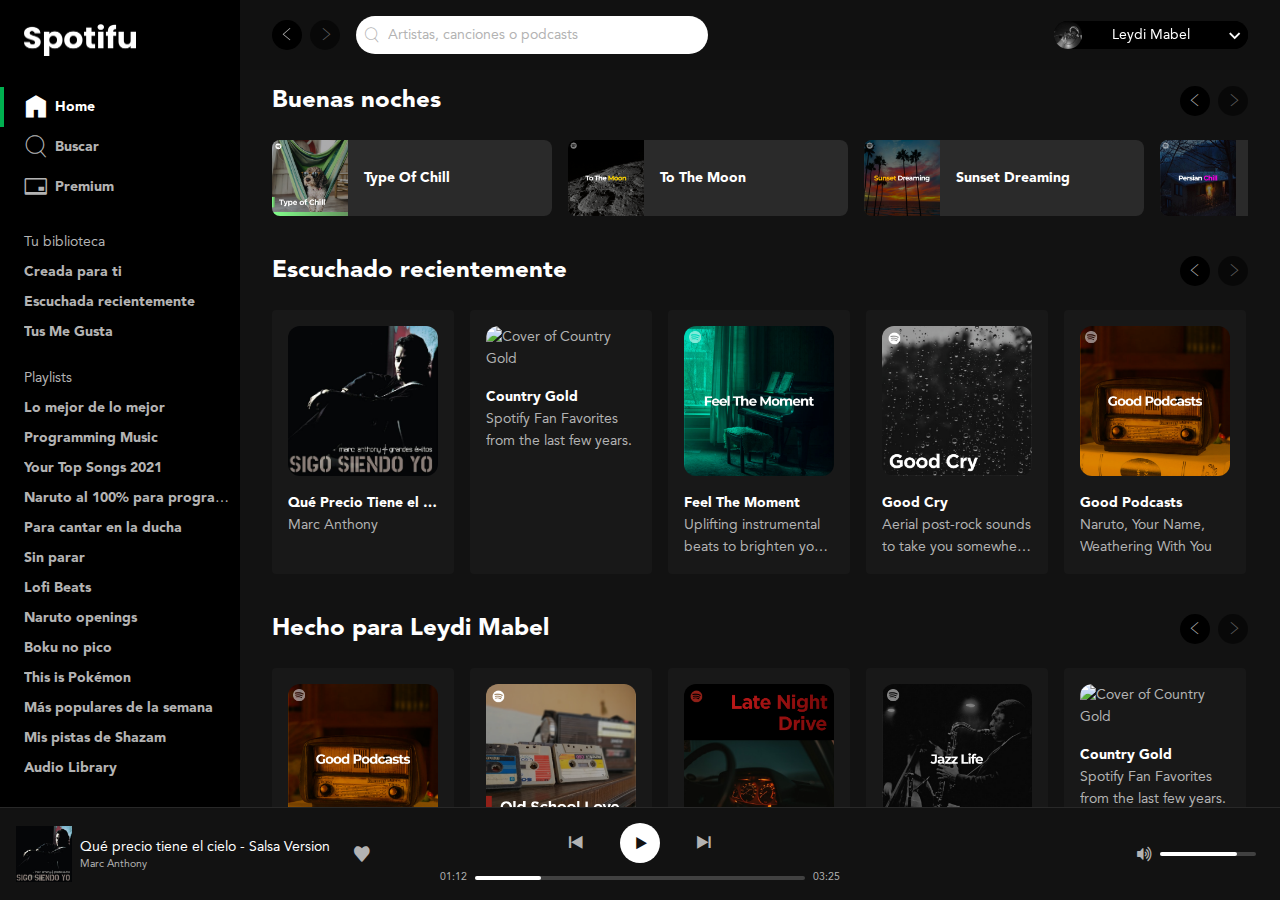
==== commit 6802e213: "Add line-clamp and ellipsis properties" ====
--- a/index.html
+++ b/index.html
@@ -351,8 +351,8 @@
                                         </button>
                                     </div>
                                     <div class="playlistA-detail">
-                                        <a href="./pages/album.html" class="playlistA-title">Qué Precio Tiene el Cielo</a>
-                                        <a href="./pages/artist.html" class="playlistA-artist">Marc Anthony</a>
+                                        <a href="./pages/album.html" class="playlistA-title ellipsis">Qué Precio Tiene el Cielo</a>
+                                        <a href="./pages/artist.html" class="playlistA-artist line-clamp">Marc Anthony</a>
                                     </div>
                                 </div>
 
@@ -364,8 +364,8 @@
                                         </button>
                                     </div>
                                     <div class="playlistA-detail">
-                                        <a href="#" class="playlistA-title">Country Gold</a>
-                                        <a href="#" class="playlistA-artist">Spotify Fan Favorites from the last few years.</a>
+                                        <a href="#" class="playlistA-title ellipsis">Country Gold</a>
+                                        <a href="#" class="playlistA-artist line-clamp">Spotify Fan Favorites from the last few years.</a>
                                     </div>
                                 </div>
                                 
@@ -377,8 +377,8 @@
                                         </button>
                                     </div>
                                     <div class="playlistA-detail">
-                                        <a href="#" class="playlistA-title">Feel The Moment</a>
-                                        <a href="#" class="playlistA-artist">Uplifting instrumental beats to brighten your day.</a>
+                                        <a href="#" class="playlistA-title ellipsis">Feel The Moment</a>
+                                        <a href="#" class="playlistA-artist line-clamp">Uplifting instrumental beats to brighten your day.</a>
                                     </div>
                                 </div>
                         
@@ -390,8 +390,8 @@
                                         </button>
                                     </div>
                                     <div class="playlistA-detail">
-                                        <a href="#" class="playlistA-title">Good Cry</a>
-                                        <a href="#" class="playlistA-artist">Aerial post-rock sounds to take you somewhere else.</a>
+                                        <a href="#" class="playlistA-title ellipsis">Good Cry</a>
+                                        <a href="#" class="playlistA-artist line-clamp">Aerial post-rock sounds to take you somewhere else.</a>
                                     </div>
                                 </div>
                         
@@ -403,8 +403,8 @@
                                         </button>
                                     </div>
                                     <div class="playlistA-detail">
-                                        <a href="#" class="playlistA-title">Good Podcasts</a>
-                                        <a href="#" class="playlistA-artist">Naruto, Your Name, Weathering With You</a>
+                                        <a href="#" class="playlistA-title ellipsis">Good Podcasts</a>
+                                        <a href="#" class="playlistA-artist line-clamp">Naruto, Your Name, Weathering With You</a>
                                     </div>
                                 </div>
                         
@@ -416,8 +416,8 @@
                                         </button>
                                     </div>
                                     <div class="playlistA-detail">
-                                        <a href="#" class="playlistA-title">Happy Songs</a>
-                                        <a href="#" class="playlistA-artist">Happy Songs—Mood Booster—Happiness</a>
+                                        <a href="#" class="playlistA-title ellipsis">Happy Songs</a>
+                                        <a href="#" class="playlistA-artist line-clamp">Happy Songs—Mood Booster—Happiness</a>
                                     </div>
                                 </div>
                         
@@ -429,8 +429,8 @@
                                         </button>
                                     </div>
                                     <div class="playlistA-detail">
-                                        <a href="#" class="playlistA-title">Jazz Life</a>
-                                        <a href="#" class="playlistA-artist">Join Jazz instrumental playlist and enjoy your coffee and life.</a>
+                                        <a href="#" class="playlistA-title ellipsis">Jazz Life</a>
+                                        <a href="#" class="playlistA-artist line-clamp">Join Jazz instrumental playlist and enjoy your coffee and life.</a>
                                     </div>
                                 </div>
                                 <div class="playlistA">
@@ -441,8 +441,8 @@
                                         </button>
                                     </div>
                                     <div class="playlistA-detail">
-                                        <a href="#" class="playlistA-title">Old School Love</a>
-                                        <a href="#" class="playlistA-artist">It's just us—and this awesome alt soundtrack.</a>
+                                        <a href="#" class="playlistA-title ellipsis">Old School Love</a>
+                                        <a href="#" class="playlistA-artist line-clamp">It's just us—and this awesome alt soundtrack.</a>
                                     </div>
                                 </div>
                                 <div class="playlistA">
@@ -453,8 +453,8 @@
                                         </button>
                                     </div>
                                     <div class="playlistA-detail">
-                                        <a href="#" class="playlistA-title">Late Night Drive</a>
-                                        <a href="#" class="playlistA-artist">Slow burners for late nights.</a>
+                                        <a href="#" class="playlistA-title ellipsis">Late Night Drive</a>
+                                        <a href="#" class="playlistA-artist line-clamp">Slow burners for late nights.</a>
                                     </div>
                                 </div>
                             </div>      
@@ -482,8 +482,8 @@
                                         </button>
                                     </div>
                                     <div class="playlistA-detail">
-                                        <a href="#" class="playlistA-title">Good Podcasts</a>
-                                        <a href="#" class="playlistA-artist">Naruto, Your Name, Weathering With You</a>
+                                        <a href="#" class="playlistA-title ellipsis">Good Podcasts</a>
+                                        <a href="#" class="playlistA-artist line-clamp">Naruto, Your Name, Weathering With You</a>
                                     </div>
                                 </div> 
 
@@ -495,8 +495,8 @@
                                         </button>
                                     </div>
                                     <div class="playlistA-detail">
-                                        <a href="#" class="playlistA-title">Old School Love</a>
-                                        <a href="#" class="playlistA-artist">It's just us—and this awesome alt soundtrack.</a>
+                                        <a href="#" class="playlistA-title ellipsis">Old School Love</a>
+                                        <a href="#" class="playlistA-artist line-clamp">It's just us—and this awesome alt soundtrack.</a>
                                     </div>
                                 </div>
 
@@ -508,8 +508,8 @@
                                         </button>
                                     </div>
                                     <div class="playlistA-detail">
-                                        <a href="#" class="playlistA-title">Late Night Drive</a>
-                                        <a href="#" class="playlistA-artist">Slow burners for late nights.</a>
+                                        <a href="#" class="playlistA-title ellipsis">Late Night Drive</a>
+                                        <a href="#" class="playlistA-artist line-clamp">Slow burners for late nights.</a>
                                     </div>
                                 </div>
 
@@ -521,8 +521,8 @@
                                         </button>
                                     </div>
                                     <div class="playlistA-detail">
-                                        <a href="#" class="playlistA-title">Jazz Life</a>
-                                        <a href="#" class="playlistA-artist">Join Jazz instrumental playlist and enjoy your coffee and life.</a>
+                                        <a href="#" class="playlistA-title ellipsis">Jazz Life</a>
+                                        <a href="#" class="playlistA-artist line-clamp">Join Jazz instrumental playlist and enjoy your coffee and life.</a>
                                     </div>
                                 </div>
 
@@ -534,8 +534,8 @@
                                         </button>
                                     </div>
                                     <div class="playlistA-detail">
-                                        <a href="#" class="playlistA-title">Country Gold</a>
-                                        <a href="#" class="playlistA-artist">Spotify Fan Favorites from the last few years.</a>
+                                        <a href="#" class="playlistA-title ellipsis">Country Gold</a>
+                                        <a href="#" class="playlistA-artist line-clamp">Spotify Fan Favorites from the last few years.</a>
                                     </div>
                                 </div>   
 
@@ -547,8 +547,8 @@
                                         </button>
                                     </div>
                                     <div class="playlistA-detail">
-                                        <a href="#" class="playlistA-title">Feel The Moment</a>
-                                        <a href="#" class="playlistA-artist">Uplifting instrumental beats to brighten your day.</a>
+                                        <a href="#" class="playlistA-title ellipsis">Feel The Moment</a>
+                                        <a href="#" class="playlistA-artist line-clamp">Uplifting instrumental beats to brighten your day.</a>
                                     </div>
                                 </div>  
 
@@ -560,8 +560,8 @@
                                         </button>
                                     </div>
                                     <div class="playlistA-detail">
-                                        <a href="#" class="playlistA-title">Good Cry</a>
-                                        <a href="#" class="playlistA-artist">Aerial post-rock sounds to take you somewhere else.</a>
+                                        <a href="#" class="playlistA-title ellipsis">Good Cry</a>
+                                        <a href="#" class="playlistA-artist line-clamp">Aerial post-rock sounds to take you somewhere else.</a>
                                     </div>
                                 </div>  
 
@@ -573,8 +573,8 @@
                                         </button>
                                     </div>
                                     <div class="playlistA-detail">
-                                        <a href="#" class="playlistA-title">Good Podcasts</a>
-                                        <a href="#" class="playlistA-artist">Naruto, Your Name, Weathering With You</a>
+                                        <a href="#" class="playlistA-title ellipsis">Good Podcasts</a>
+                                        <a href="#" class="playlistA-artist line-clamp">Naruto, Your Name, Weathering With You</a>
                                     </div>
                                 </div>  
 
@@ -586,8 +586,8 @@
                                         </button>
                                     </div>
                                     <div class="playlistA-detail">
-                                        <a href="#" class="playlistA-title">Happy Songs</a>
-                                        <a href="#" class="playlistA-artist">Happy Songs—Mood Booster—Happiness</a>
+                                        <a href="#" class="playlistA-title ellipsis">Happy Songs</a>
+                                        <a href="#" class="playlistA-artist line-clamp">Happy Songs—Mood Booster—Happiness</a>
                                     </div>
                                 </div>    
 
@@ -599,8 +599,8 @@
                                         </button>
                                     </div>
                                     <div class="playlistA-detail">
-                                        <a href="#" class="playlistA-title">Jazz Life</a>
-                                        <a href="#" class="playlistA-artist">Join Jazz instrumental playlist and enjoy your coffee and life.</a>
+                                        <a href="#" class="playlistA-title ellipsis">Jazz Life</a>
+                                        <a href="#" class="playlistA-artist line-clamp">Join Jazz instrumental playlist and enjoy your coffee and life.</a>
                                     </div>
                                 </div>
 
@@ -612,8 +612,8 @@
                                         </button>
                                     </div>
                                     <div class="playlistA-detail">
-                                        <a href="#" class="playlistA-title">Old School Love</a>
-                                        <a href="#" class="playlistA-artist">It's just us—and this awesome alt soundtrack.</a>
+                                        <a href="#" class="playlistA-title ellipsis">Old School Love</a>
+                                        <a href="#" class="playlistA-artist line-clamp">It's just us—and this awesome alt soundtrack.</a>
                                     </div>
                                 </div>
 
@@ -625,8 +625,8 @@
                                         </button>
                                     </div>
                                     <div class="playlistA-detail">
-                                        <a href="#" class="playlistA-title">Late Night Drive</a>
-                                        <a href="#" class="playlistA-artist">Slow burners for late nights.</a>
+                                        <a href="#" class="playlistA-title ellipsis">Late Night Drive</a>
+                                        <a href="#" class="playlistA-artist line-clamp">Slow burners for late nights.</a>
                                     </div>
                                 </div>
                             </div>      
@@ -654,8 +654,8 @@
                                         </button>
                                     </div>
                                     <div class="playlistA-detail">
-                                        <a href="#" class="playlistA-title">Late Night Drive</a>
-                                        <a href="#" class="playlistA-artist">Slow burners for late nights.</a>
+                                        <a href="#" class="playlistA-title ellipsis">Late Night Drive</a>
+                                        <a href="#" class="playlistA-artist line-clamp">Slow burners for late nights.</a>
                                     </div>
                                 </div>
 
@@ -667,8 +667,8 @@
                                         </button>
                                     </div>
                                     <div class="playlistA-detail">
-                                        <a href="#" class="playlistA-title">Country Gold</a>
-                                        <a href="#" class="playlistA-artist">Spotify Fan Favorites from the last few years.</a>
+                                        <a href="#" class="playlistA-title ellipsis">Country Gold</a>
+                                        <a href="#" class="playlistA-artist line-clamp">Spotify Fan Favorites from the last few years.</a>
                                     </div>
                                 </div>
                                 
@@ -680,8 +680,8 @@
                                         </button>
                                     </div>
                                     <div class="playlistA-detail">
-                                        <a href="#" class="playlistA-title">Feel The Moment</a>
-                                        <a href="#" class="playlistA-artist">Uplifting instrumental beats to brighten your day.</a>
+                                        <a href="#" class="playlistA-title ellipsis">Feel The Moment</a>
+                                        <a href="#" class="playlistA-artist line-clamp">Uplifting instrumental beats to brighten your day.</a>
                                     </div>
                                 </div>
                         
@@ -693,8 +693,8 @@
                                         </button>
                                     </div>
                                     <div class="playlistA-detail">
-                                        <a href="#" class="playlistA-title">Good Cry</a>
-                                        <a href="#" class="playlistA-artist">Aerial post-rock sounds to take you somewhere else.</a>
+                                        <a href="#" class="playlistA-title ellipsis">Good Cry</a>
+                                        <a href="#" class="playlistA-artist line-clamp">Aerial post-rock sounds to take you somewhere else.</a>
                                     </div>
                                 </div>
                         
@@ -706,8 +706,8 @@
                                         </button>
                                     </div>
                                     <div class="playlistA-detail">
-                                        <a href="#" class="playlistA-title">Good Podcasts</a>
-                                        <a href="#" class="playlistA-artist">Naruto, Your Name, Weathering With You</a>
+                                        <a href="#" class="playlistA-title ellipsis">Good Podcasts</a>
+                                        <a href="#" class="playlistA-artist line-clamp">Naruto, Your Name, Weathering With You</a>
                                     </div>
                                 </div>
                         
@@ -719,8 +719,8 @@
                                         </button>
                                     </div>
                                     <div class="playlistA-detail">
-                                        <a href="#" class="playlistA-title">Happy Songs</a>
-                                        <a href="#" class="playlistA-artist">Happy Songs—Mood Booster—Happiness</a>
+                                        <a href="#" class="playlistA-title ellipsis">Happy Songs</a>
+                                        <a href="#" class="playlistA-artist line-clamp">Happy Songs—Mood Booster—Happiness</a>
                                     </div>
                                 </div>
                         
@@ -732,8 +732,8 @@
                                         </button>
                                     </div>
                                     <div class="playlistA-detail">
-                                        <a href="#" class="playlistA-title">Jazz Life</a>
-                                        <a href="#" class="playlistA-artist">Join Jazz instrumental playlist and enjoy your coffee and life.</a>
+                                        <a href="#" class="playlistA-title ellipsis">Jazz Life</a>
+                                        <a href="#" class="playlistA-artist line-clamp">Join Jazz instrumental playlist and enjoy your coffee and life.</a>
                                     </div>
                                 </div>
 
@@ -745,8 +745,8 @@
                                         </button>
                                     </div>
                                     <div class="playlistA-detail">
-                                        <a href="#" class="playlistA-title">Old School Love</a>
-                                        <a href="#" class="playlistA-artist">It's just us—and this awesome alt soundtrack.</a>
+                                        <a href="#" class="playlistA-title ellipsis">Old School Love</a>
+                                        <a href="#" class="playlistA-artist line-clamp">It's just us—and this awesome alt soundtrack.</a>
                                     </div>
                                 </div>
                                 
@@ -758,8 +758,8 @@
                                         </button>
                                     </div>
                                     <div class="playlistA-detail">
-                                        <a href="#" class="playlistA-title">Late Night Drive</a>
-                                        <a href="#" class="playlistA-artist">Slow burners for late nights.</a>
+                                        <a href="#" class="playlistA-title ellipsis">Late Night Drive</a>
+                                        <a href="#" class="playlistA-artist line-clamp">Slow burners for late nights.</a>
                                     </div>
                                 </div>
                             </div>      
--- a/styles/style.css
+++ b/styles/style.css
@@ -5,6 +5,7 @@
 @import './button-icon.css';
 @import './sidebar.css';
 @import './ellipsis.css';
+@import './line-clamp.css';
 @import './player.css';
 @import './page.css';
 @import './layout.css';
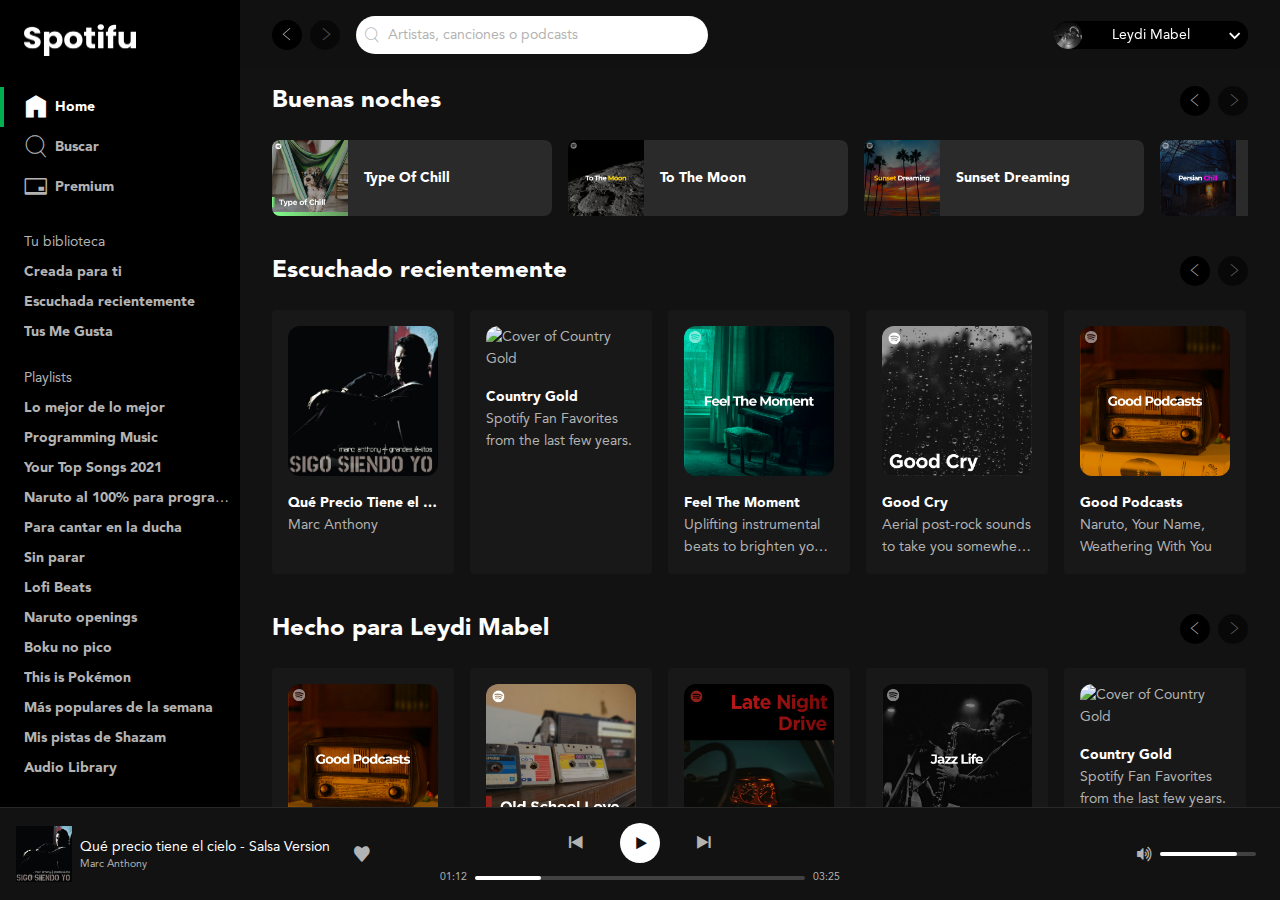
==== commit 42ca15a4: "Add ellipsis on now-playing component" ====
--- a/index.html
+++ b/index.html
@@ -778,8 +778,8 @@
                             </div>
                             <div class="nowPlaying-detail">
                                 <div class="nowPlaying-description">
-                                    <a class="nowPlaying-title" href="#">Qué precio tiene el cielo - Salsa Version</a>
-                                    <a class="nowPlaying-artist" href="#">Marc Anthony</a>
+                                    <a class="nowPlaying-title ellipsis" href="./pages/album.html">Qué precio tiene el cielo - Salsa Version</a>
+                                    <a class="nowPlaying-artist" href="./pages/artist.html">Marc Anthony</a>
                                 </div>
                                 <div class="nowPlaying-action">
                                     <button class="player-controller" aria-label="Save from Your Library" title="Save from Your Library" role="switch" aria-checked="false">
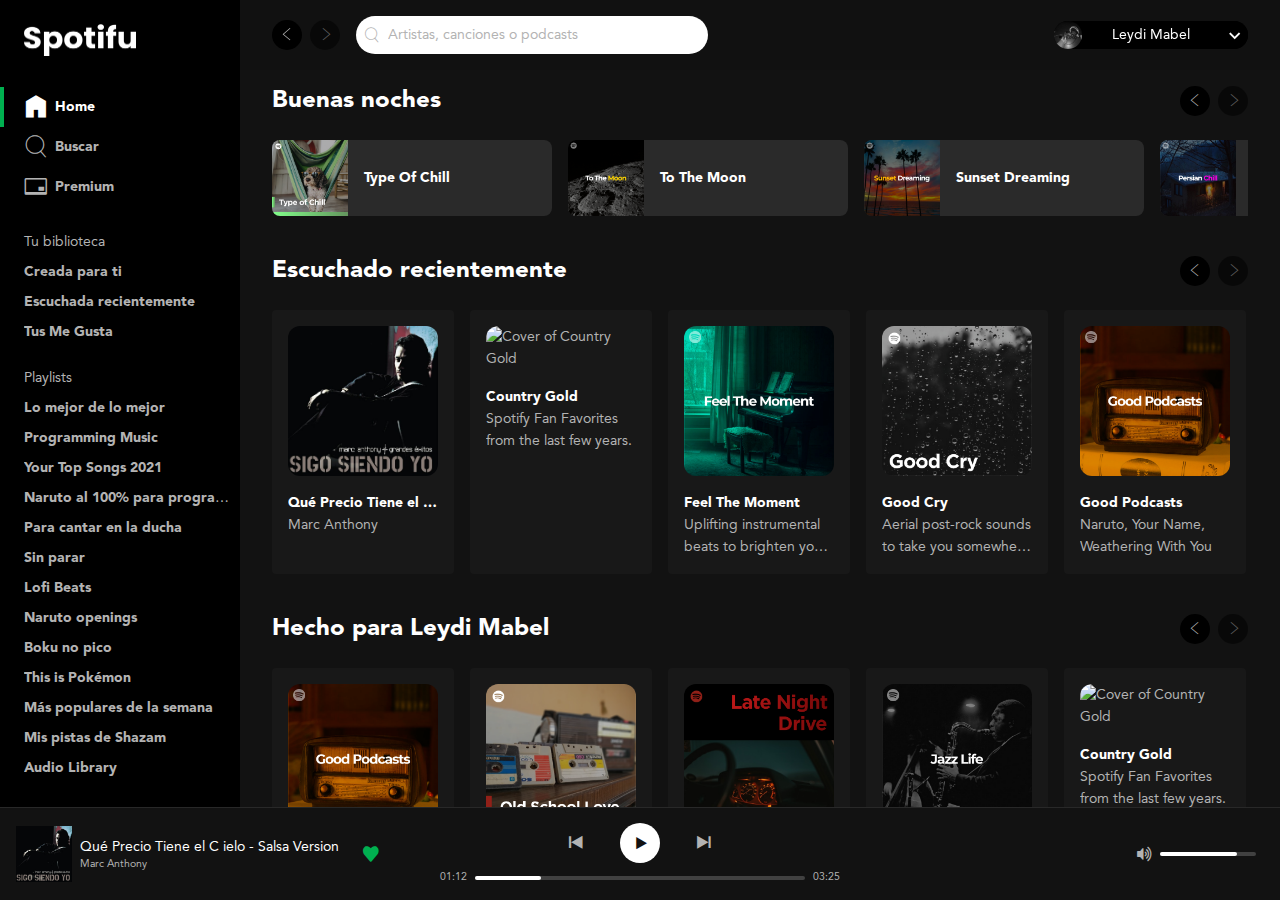
==== commit 592053df: "Modify song name" ====
--- a/index.html
+++ b/index.html
@@ -778,7 +778,9 @@
                             </div>
                             <div class="nowPlaying-detail">
                                 <div class="nowPlaying-description">
-                                    <a class="nowPlaying-title ellipsis" href="./pages/album.html">Qué precio tiene el cielo - Salsa Version</a>
+                                    <a class="nowPlaying-title ellipsis" href="./pages/album.html">Qué Precio Tiene el C
+                                        
+                                        ielo - Salsa Version</a>
                                     <a class="nowPlaying-artist" href="./pages/artist.html">Marc Anthony</a>
                                 </div>
                                 <div class="nowPlaying-action">
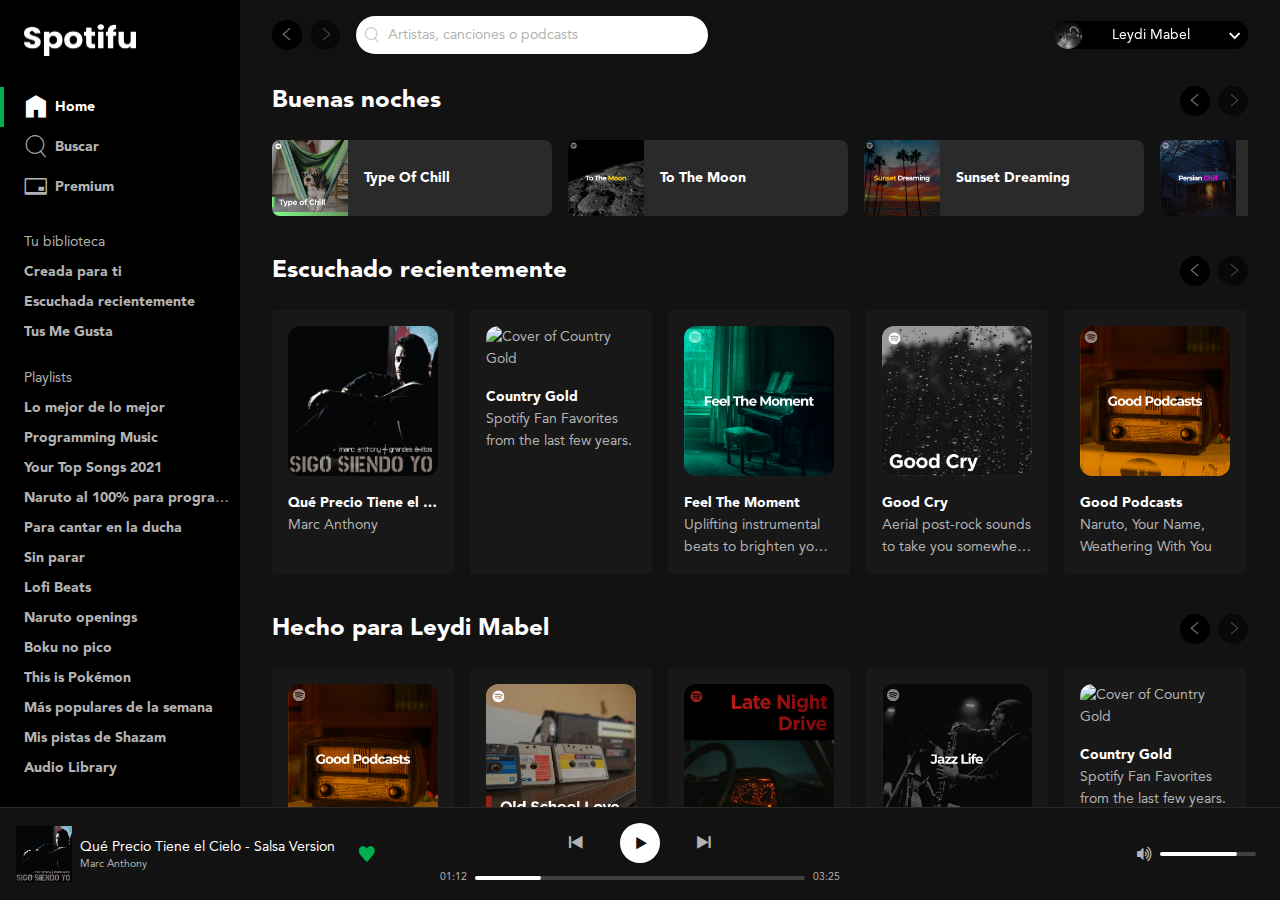
==== commit ba794fcd: "Modify song name in now-playing component" ====
--- a/index.html
+++ b/index.html
@@ -778,9 +778,7 @@
                             </div>
                             <div class="nowPlaying-detail">
                                 <div class="nowPlaying-description">
-                                    <a class="nowPlaying-title ellipsis" href="./pages/album.html">Qué Precio Tiene el C
-                                        
-                                        ielo - Salsa Version</a>
+                                    <a class="nowPlaying-title ellipsis" href="./pages/album.html">Qué Precio Tiene el Cielo - Salsa Version</a>
                                     <a class="nowPlaying-artist" href="./pages/artist.html">Marc Anthony</a>
                                 </div>
                                 <div class="nowPlaying-action">
